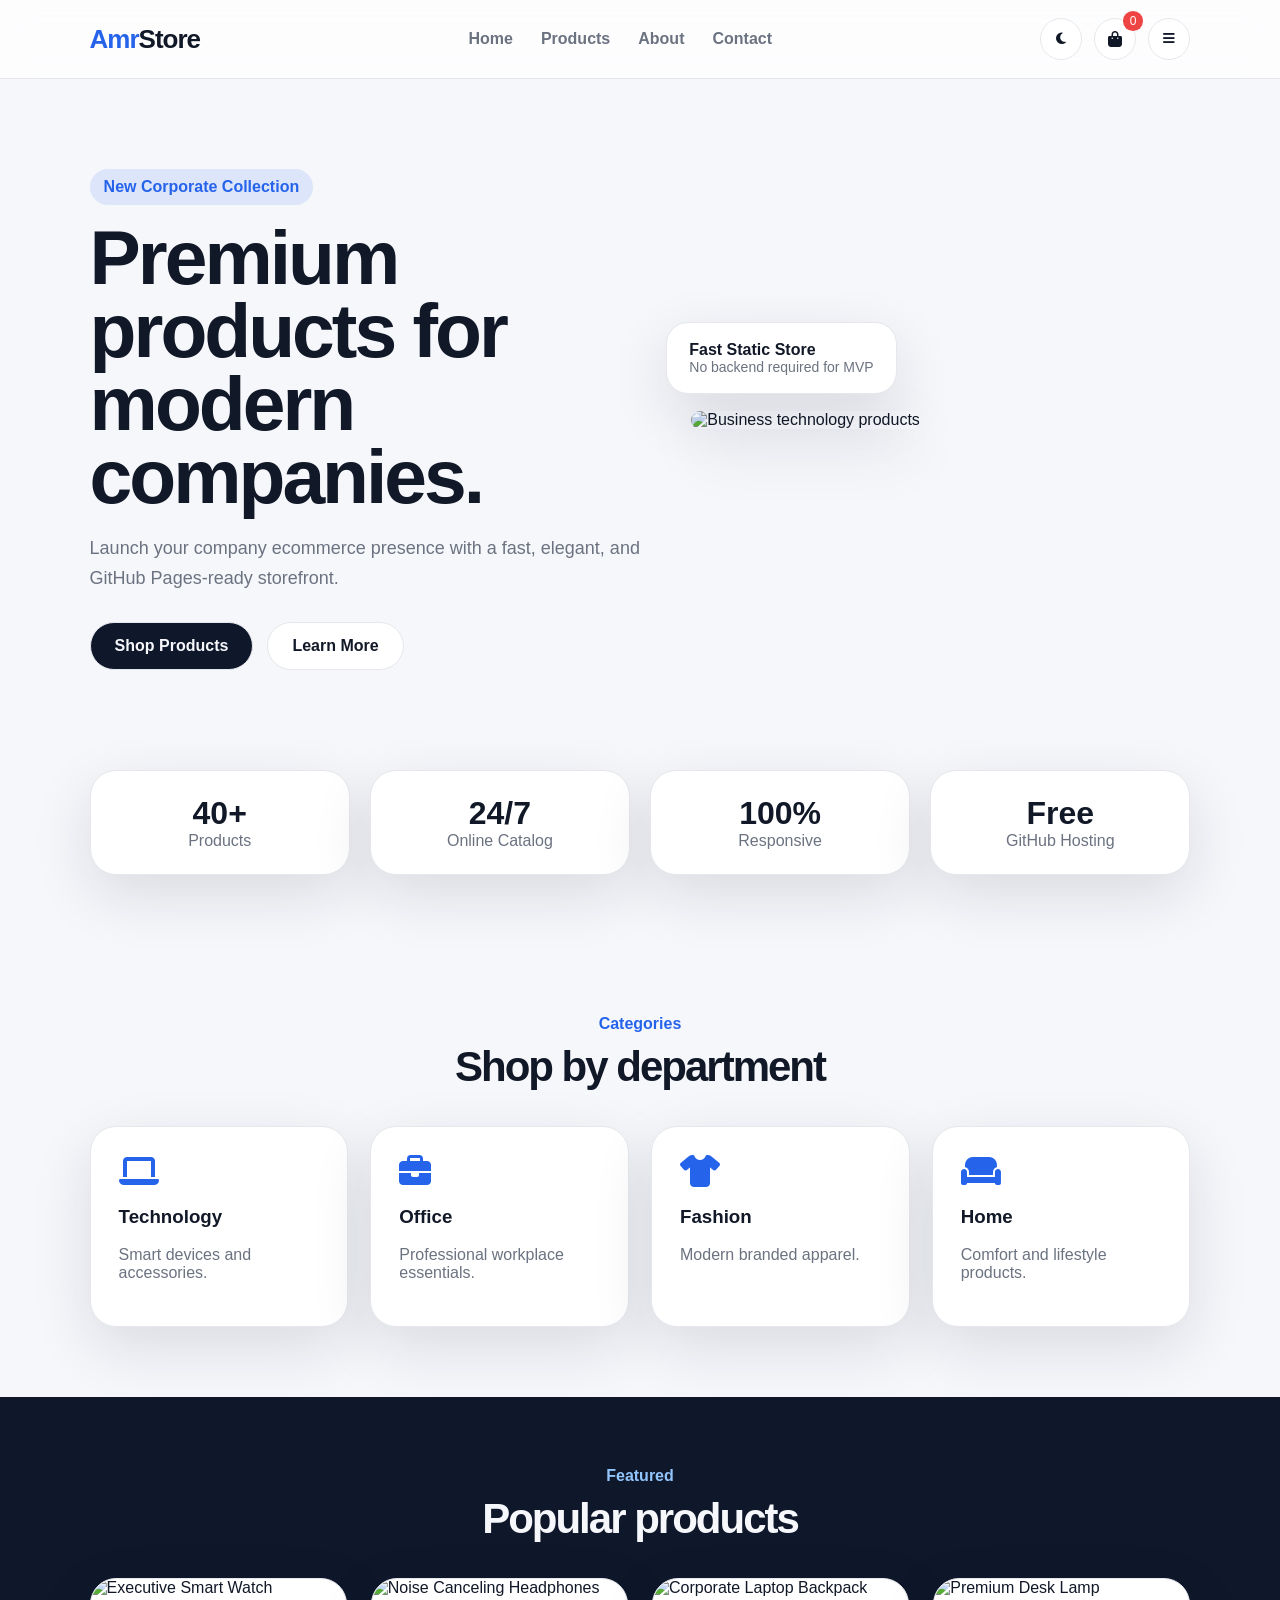
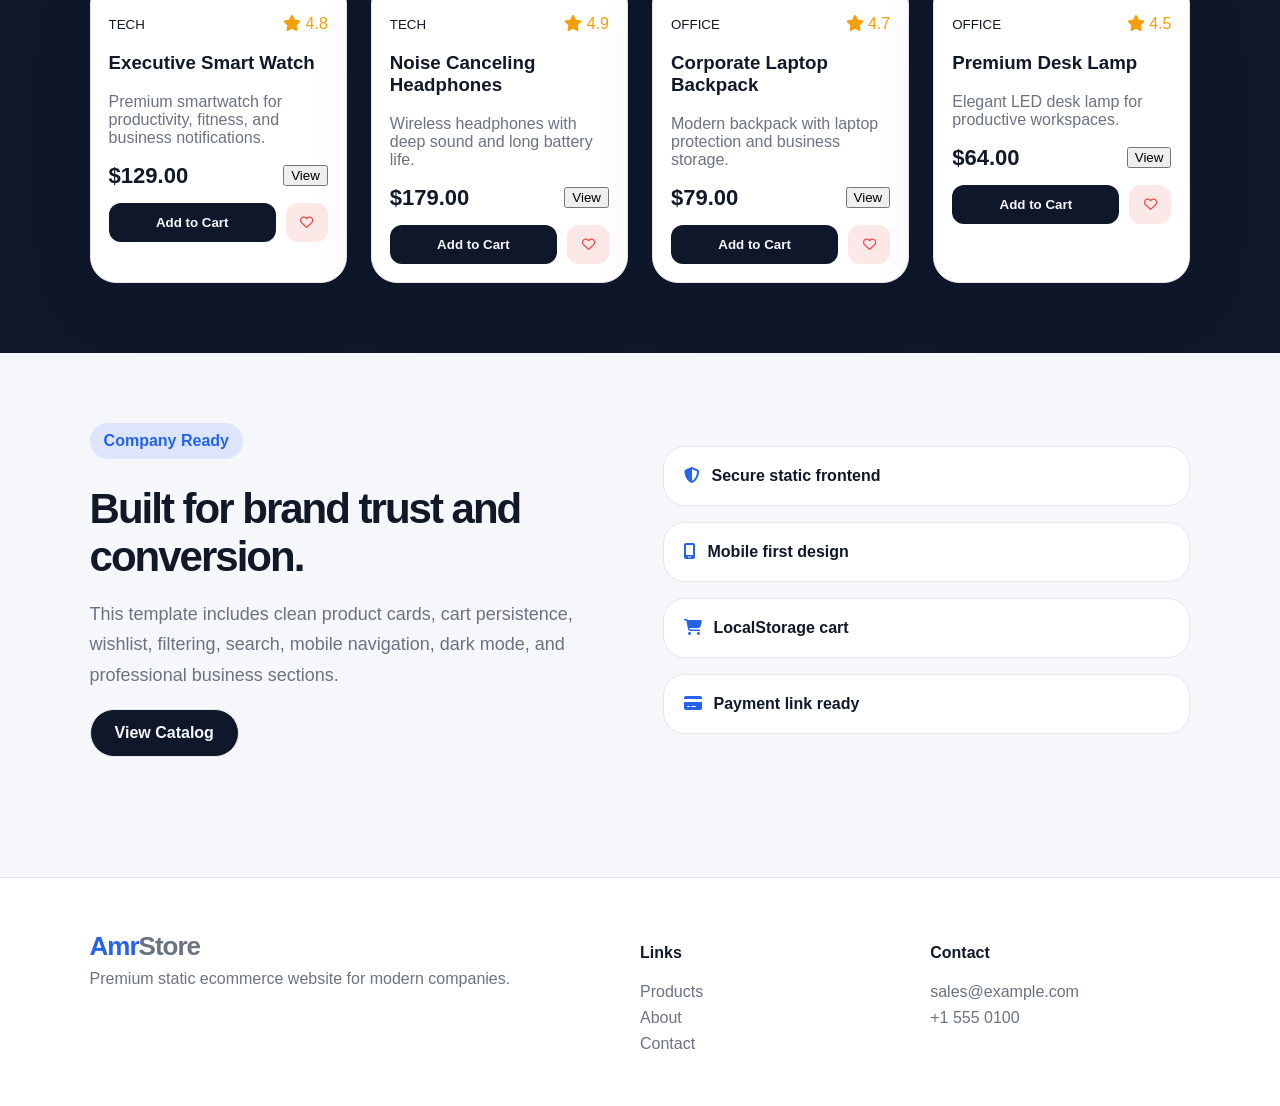
==== index.html @ b3e3b56a "eshop" ====
<!DOCTYPE html>
<html lang="en">
<head>
  <meta charset="UTF-8" />
  <meta name="viewport" content="width=device-width, initial-scale=1.0" />
  <title>AmrStore | Premium Company Store</title>
  <link rel="stylesheet" href="css/style.css" />
  <link rel="stylesheet" href="https://cdnjs.cloudflare.com/ajax/libs/font-awesome/6.5.2/css/all.min.css" />
</head>
<body>
  <header class="topbar">
    <a href="index.html" class="brand"><span>Amr</span>Store</a>
    <nav class="nav" id="navMenu">
      <a href="index.html">Home</a>
      <a href="products.html">Products</a>
      <a href="about.html">About</a>
      <a href="contact.html">Contact</a>
    </nav>
    <div class="actions">
      <button id="themeToggle" aria-label="Toggle theme"><i class="fa-solid fa-moon"></i></button>
      <a href="cart.html" class="cart-link"><i class="fa-solid fa-bag-shopping"></i><span id="cartCount">0</span></a>
      <button class="menu-btn" id="menuBtn"><i class="fa-solid fa-bars"></i></button>
    </div>
  </header>

  <section class="hero">
    <div class="hero-content">
      <span class="badge">New Corporate Collection</span>
      <h1>Premium products for modern companies.</h1>
      <p>Launch your company ecommerce presence with a fast, elegant, and GitHub Pages-ready storefront.</p>
      <div class="hero-buttons">
        <a href="products.html" class="btn primary">Shop Products</a>
        <a href="about.html" class="btn secondary">Learn More</a>
      </div>
    </div>
    <div class="hero-card">
      <img src="https://images.unsplash.com/photo-1516321318423-f06f85e504b3?auto=format&fit=crop&w=900&q=80" alt="Business technology products" />
      <div class="floating-card">
        <strong>Fast Static Store</strong>
        <span>No backend required for MVP</span>
      </div>
    </div>
  </section>

  <section class="stats">
    <div><strong>40+</strong><span>Products</span></div>
    <div><strong>24/7</strong><span>Online Catalog</span></div>
    <div><strong>100%</strong><span>Responsive</span></div>
    <div><strong>Free</strong><span>GitHub Hosting</span></div>
  </section>

  <section class="section">
    <div class="section-head">
      <span>Categories</span>
      <h2>Shop by department</h2>
    </div>
    <div class="category-grid">
      <a class="category-card" href="products.html?category=tech"><i class="fa-solid fa-laptop"></i><h3>Technology</h3><p>Smart devices and accessories.</p></a>
      <a class="category-card" href="products.html?category=office"><i class="fa-solid fa-briefcase"></i><h3>Office</h3><p>Professional workplace essentials.</p></a>
      <a class="category-card" href="products.html?category=fashion"><i class="fa-solid fa-shirt"></i><h3>Fashion</h3><p>Modern branded apparel.</p></a>
      <a class="category-card" href="products.html?category=home"><i class="fa-solid fa-couch"></i><h3>Home</h3><p>Comfort and lifestyle products.</p></a>
    </div>
  </section>

  <section class="section dark-section">
    <div class="section-head light">
      <span>Featured</span>
      <h2>Popular products</h2>
    </div>
    <div id="featuredProducts" class="product-grid"></div>
  </section>

  <section class="section split-section">
    <div>
      <span class="badge">Company Ready</span>
      <h2>Built for brand trust and conversion.</h2>
      <p>This template includes clean product cards, cart persistence, wishlist, filtering, search, mobile navigation, dark mode, and professional business sections.</p>
      <a href="products.html" class="btn primary">View Catalog</a>
    </div>
    <div class="features-list">
      <div><i class="fa-solid fa-shield-halved"></i><span>Secure static frontend</span></div>
      <div><i class="fa-solid fa-mobile-screen"></i><span>Mobile first design</span></div>
      <div><i class="fa-solid fa-cart-shopping"></i><span>LocalStorage cart</span></div>
      <div><i class="fa-solid fa-credit-card"></i><span>Payment link ready</span></div>
    </div>
  </section>

  <footer class="footer">
    <div>
      <a href="index.html" class="brand"><span>Amr</span>Store</a>
      <p>Premium static ecommerce website for modern companies.</p>
    </div>
    <div>
      <h4>Links</h4>
      <a href="products.html">Products</a>
      <a href="about.html">About</a>
      <a href="contact.html">Contact</a>
    </div>
    <div>
      <h4>Contact</h4>
      <p>sales@example.com</p>
      <p>+1 555 0100</p>
    </div>
  </footer>

  <script src="https://code.jquery.com/jquery-3.7.1.min.js"></script>
  <script src="js/products.js"></script>
  <script src="js/app.js"></script>
</body>
</html>
---- css/style.css ----
:root{--bg:#f6f7fb;--card:#fff;--text:#111827;--muted:#6b7280;--primary:#0f172a;--accent:#2563eb;--border:#e5e7eb;--shadow:0 20px 60px rgba(15,23,42,.12)}
[data-theme=dark]{--bg:#0b1120;--card:#111827;--text:#f9fafb;--muted:#9ca3af;--primary:#f9fafb;--accent:#60a5fa;--border:#1f2937;--shadow:0 20px 60px rgba(0,0,0,.35)}
*{box-sizing:border-box}html{scroll-behavior:smooth}body{margin:0;font-family:Inter,Segoe UI,Arial,sans-serif;background:var(--bg);color:var(--text)}a{text-decoration:none;color:inherit}button,input,select,textarea{font-family:inherit}.topbar{position:sticky;top:0;z-index:100;display:flex;align-items:center;justify-content:space-between;padding:18px 7%;background:rgba(255,255,255,.78);backdrop-filter:blur(16px);border-bottom:1px solid var(--border)}[data-theme=dark] .topbar{background:rgba(17,24,39,.78)}.brand{font-size:26px;font-weight:900;letter-spacing:-1px}.brand span{color:var(--accent)}.nav{display:flex;gap:28px}.nav a{font-weight:700;color:var(--muted)}.nav a:hover{color:var(--accent)}.actions{display:flex;gap:12px;align-items:center}.actions button,.cart-link{height:42px;min-width:42px;border:1px solid var(--border);background:var(--card);color:var(--text);border-radius:999px;display:grid;place-items:center;position:relative}.cart-link span{position:absolute;top:-8px;right:-8px;background:#ef4444;color:white;border-radius:50%;font-size:12px;padding:3px 7px}.menu-btn{display:none}.hero{display:grid;grid-template-columns:1.05fr .95fr;gap:50px;align-items:center;padding:90px 7%}.badge{display:inline-flex;background:rgba(37,99,235,.12);color:var(--accent);padding:9px 14px;border-radius:999px;font-weight:800;margin-bottom:16px}.hero h1,.page-hero h1{font-size:clamp(42px,6vw,78px);line-height:.95;margin:0 0 20px;letter-spacing:-3px}.hero p,.page-hero p,.split-section p{font-size:18px;color:var(--muted);line-height:1.7}.hero-buttons{display:flex;gap:14px;margin-top:28px}.btn{display:inline-flex;justify-content:center;align-items:center;border-radius:999px;padding:14px 24px;font-weight:900;border:1px solid var(--border);cursor:pointer}.btn.primary{background:var(--primary);color:var(--bg)}.btn.secondary{background:var(--card);color:var(--text)}.btn.full{width:100%;margin-top:12px}.hero-card{position:relative}.hero-card img{width:100%;border-radius:34px;box-shadow:var(--shadow)}.floating-card{position:absolute;left:-25px;bottom:35px;background:var(--card);border:1px solid var(--border);box-shadow:var(--shadow);padding:18px 22px;border-radius:22px;display:flex;flex-direction:column}.floating-card span{color:var(--muted);font-size:14px}.stats{display:grid;grid-template-columns:repeat(4,1fr);gap:20px;padding:10px 7% 70px}.stats div,.category-card,.product-card,.filters-panel,.cart-summary,.about-card,.contact-form,.contact-card{background:var(--card);border:1px solid var(--border);border-radius:26px;box-shadow:var(--shadow)}.stats div{padding:24px;text-align:center}.stats strong{font-size:32px;display:block}.stats span{color:var(--muted)}.section{padding:70px 7%}.section-head{text-align:center;max-width:700px;margin:0 auto 35px}.section-head span{color:var(--accent);font-weight:900}.section-head h2,.split-section h2{font-size:42px;letter-spacing:-2px;margin:10px 0}.category-grid{display:grid;grid-template-columns:repeat(4,1fr);gap:22px}.category-card{padding:28px;transition:.25s}.category-card:hover,.product-card:hover{transform:translateY(-8px)}.category-card i{font-size:32px;color:var(--accent)}.category-card p,.product-card p{color:var(--muted)}.dark-section{background:var(--primary);color:var(--bg)}.section-head.light span{color:#93c5fd}.product-grid{display:grid;grid-template-columns:repeat(4,1fr);gap:24px}.product-card{overflow:hidden;transition:.25s;color:var(--text)}.product-card img{width:100%;height:230px;object-fit:cover}.product-info{padding:18px}.product-meta{display:flex;justify-content:space-between;align-items:center}.price{font-size:22px;font-weight:900}.rating{color:#f59e0b}.product-actions{display:grid;grid-template-columns:1fr 42px;gap:10px;margin-top:14px}.product-actions button,.qty button,.remove-item{border:0;border-radius:12px;padding:12px;font-weight:900}.add-cart{background:var(--primary);color:var(--bg)}.wishlist{background:rgba(239,68,68,.12);color:#ef4444}.page-hero{text-align:center;padding:70px 7%;background:linear-gradient(135deg,rgba(37,99,235,.12),transparent)}.shop-layout{display:grid;grid-template-columns:280px 1fr;gap:28px;padding:40px 7%}.filters-panel{padding:22px;height:max-content;position:sticky;top:90px}.filters-panel input,.filters-panel select,.contact-form input,.contact-form textarea{width:100%;padding:14px 16px;margin:10px 0;border-radius:16px;border:1px solid var(--border);background:var(--bg);color:var(--text)}.filter-buttons{display:grid;gap:10px;margin-top:12px}.filter{padding:12px;border-radius:999px;background:var(--bg);color:var(--text);border:1px solid var(--border);font-weight:800}.filter.active{background:var(--primary);color:var(--bg)}.product-count{color:var(--muted);font-weight:800;margin-bottom:16px}.modal{display:none;position:fixed;inset:0;background:rgba(0,0,0,.55);z-index:200;padding:25px}.modal-content{background:var(--card);max-width:900px;margin:5vh auto;border-radius:30px;padding:25px;position:relative}.modal-close{position:absolute;right:18px;top:12px;background:none;border:0;color:var(--text);font-size:32px}.modal-product{display:grid;grid-template-columns:1fr 1fr;gap:28px}.modal-product img{width:100%;border-radius:22px}.split-section{display:grid;grid-template-columns:1fr 1fr;gap:45px;align-items:center}.features-list{display:grid;gap:16px}.features-list div{background:var(--card);border:1px solid var(--border);border-radius:22px;padding:20px;font-weight:900}.features-list i{color:var(--accent);margin-right:12px}.cart-page{display:grid;grid-template-columns:1fr 360px;gap:28px;padding:40px 7%}.cart-item{display:grid;grid-template-columns:90px 1fr auto;gap:16px;align-items:center;background:var(--card);border:1px solid var(--border);border-radius:24px;padding:14px;margin-bottom:14px}.cart-item img{width:90px;height:80px;object-fit:cover;border-radius:18px}.qty{display:flex;gap:8px;align-items:center}.qty button,.remove-item{background:var(--bg);color:var(--text)}.cart-summary{padding:24px;height:max-content;position:sticky;top:90px}.cart-summary div{display:flex;justify-content:space-between;padding:14px 0;border-bottom:1px solid var(--border)}.cart-summary .total{font-size:22px}.empty{text-align:center;background:var(--card);border:1px solid var(--border);padding:35px;border-radius:24px;color:var(--muted)}.footer{display:grid;grid-template-columns:2fr 1fr 1fr;gap:30px;padding:45px 7%;background:var(--card);border-top:1px solid var(--border);margin-top:50px}.footer a,.footer p{display:block;color:var(--muted);margin:8px 0}.contact-layout{display:grid;grid-template-columns:1.2fr .8fr;gap:28px;padding:40px 7%}.contact-form,.contact-card{padding:28px}.contact-form textarea{min-height:170px;resize:vertical}.contact-card p{color:var(--muted)}
@media(max-width:1000px){.hero,.split-section,.cart-page,.contact-layout{grid-template-columns:1fr}.product-grid,.category-grid,.stats{grid-template-columns:repeat(2,1fr)}.shop-layout{grid-template-columns:1fr}.filters-panel{position:static}}
@media(max-width:700px){.topbar{padding:14px 5%}.nav{display:none;position:absolute;left:5%;right:5%;top:75px;background:var(--card);border:1px solid var(--border);border-radius:22px;padding:18px;flex-direction:column}.nav.show{display:flex}.menu-btn{display:grid}.hero{padding:55px 5%}.section,.page-hero,.shop-layout,.cart-page,.contact-layout{padding-left:5%;padding-right:5%}.product-grid,.category-grid,.stats{grid-template-columns:1fr}.hero-buttons{flex-direction:column}.floating-card{position:static;margin-top:14px}.modal-product{grid-template-columns:1fr}.footer{grid-template-columns:1fr}.cart-item{grid-template-columns:70px 1fr}.cart-item .qty{grid-column:1/-1}}
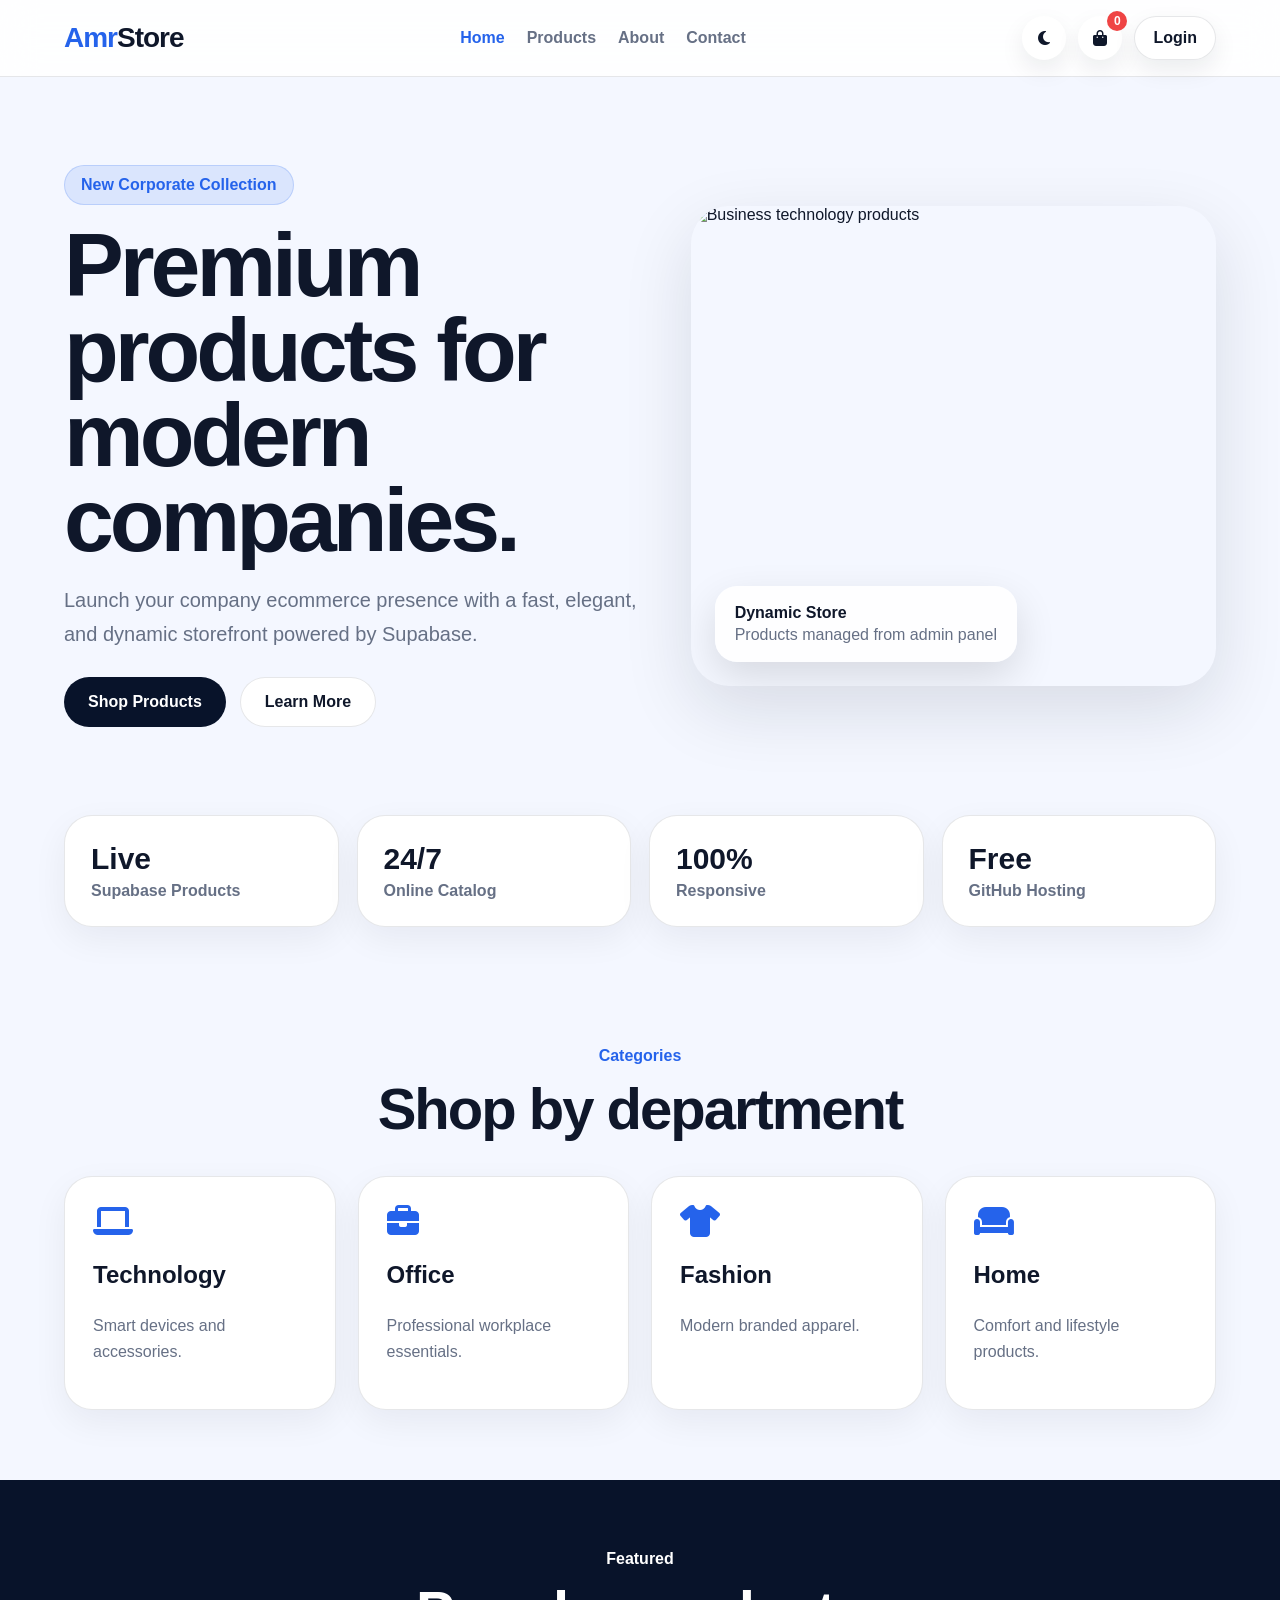
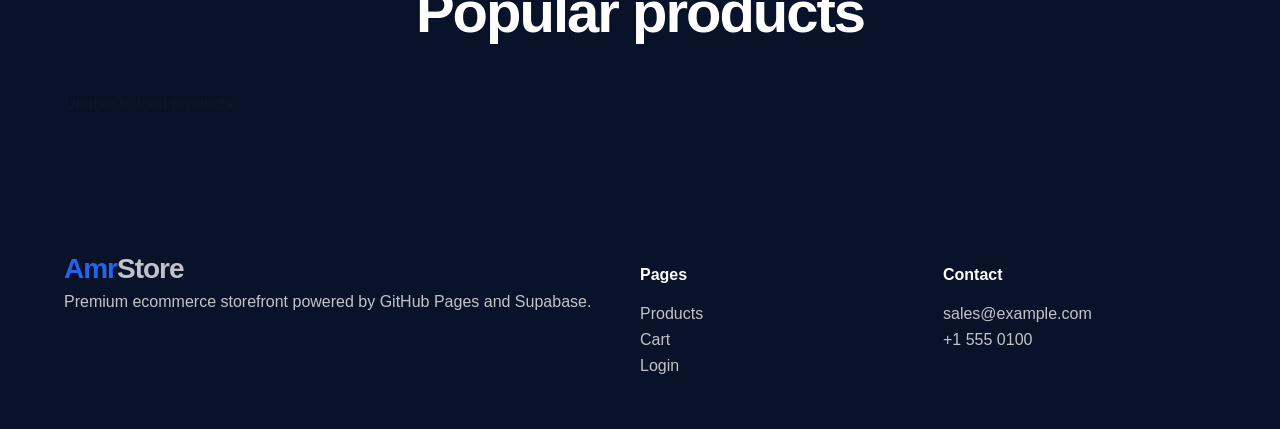
==== commit 9bedc471: "Add login and admin panel" ====
--- a/index.html
+++ b/index.html
@@ -2,48 +2,53 @@
 <html lang="en">
 <head>
   <meta charset="UTF-8" />
-  <meta name="viewport" content="width=device-width, initial-scale=1.0" />
+<meta name="viewport" content="width=device-width, initial-scale=1.0" />
+<link rel="stylesheet" href="css/style.css" />
+<link rel="stylesheet" href="https://cdnjs.cloudflare.com/ajax/libs/font-awesome/6.5.2/css/all.min.css" />
   <title>AmrStore | Premium Company Store</title>
-  <link rel="stylesheet" href="css/style.css" />
-  <link rel="stylesheet" href="https://cdnjs.cloudflare.com/ajax/libs/font-awesome/6.5.2/css/all.min.css" />
 </head>
 <body>
   <header class="topbar">
-    <a href="index.html" class="brand"><span>Amr</span>Store</a>
-    <nav class="nav" id="navMenu">
-      <a href="index.html">Home</a>
-      <a href="products.html">Products</a>
-      <a href="about.html">About</a>
-      <a href="contact.html">Contact</a>
-    </nav>
-    <div class="actions">
-      <button id="themeToggle" aria-label="Toggle theme"><i class="fa-solid fa-moon"></i></button>
-      <a href="cart.html" class="cart-link"><i class="fa-solid fa-bag-shopping"></i><span id="cartCount">0</span></a>
-      <button class="menu-btn" id="menuBtn"><i class="fa-solid fa-bars"></i></button>
-    </div>
-  </header>
+  <a href="index.html" class="brand"><span>Amr</span>Store</a>
+
+  <nav class="nav" id="navMenu">
+    <a href="index.html" class="active">Home</a>
+    <a href="products.html">Products</a>
+    <a href="about.html">About</a>
+    <a href="contact.html">Contact</a>
+    <a href="admin.html" id="adminNavLink" class="admin-nav-link hidden">Admin</a>
+  </nav>
+
+  <div class="actions">
+    <button id="themeToggle" aria-label="Toggle theme"><i class="fa-solid fa-moon"></i></button>
+    <a href="cart.html" class="cart-link" aria-label="Cart"><i class="fa-solid fa-bag-shopping"></i><span id="cartCount">0</span></a>
+    <a href="login.html" id="loginLink" class="login-pill">Login</a>
+    <button id="logoutBtnGlobal" class="login-pill hidden">Logout</button>
+    <button class="menu-btn" id="menuBtn" aria-label="Menu"><i class="fa-solid fa-bars"></i></button>
+  </div>
+</header>
 
   <section class="hero">
     <div class="hero-content">
       <span class="badge">New Corporate Collection</span>
       <h1>Premium products for modern companies.</h1>
-      <p>Launch your company ecommerce presence with a fast, elegant, and GitHub Pages-ready storefront.</p>
+      <p>Launch your company ecommerce presence with a fast, elegant, and dynamic storefront powered by Supabase.</p>
       <div class="hero-buttons">
         <a href="products.html" class="btn primary">Shop Products</a>
         <a href="about.html" class="btn secondary">Learn More</a>
       </div>
     </div>
     <div class="hero-card">
-      <img src="https://images.unsplash.com/photo-1516321318423-f06f85e504b3?auto=format&fit=crop&w=900&q=80" alt="Business technology products" />
+      <img src="https://images.unsplash.com/photo-1516321318423-f06f85e504b3?auto=format&fit=crop&w=1200&q=80" alt="Business technology products" />
       <div class="floating-card">
-        <strong>Fast Static Store</strong>
-        <span>No backend required for MVP</span>
+        <strong>Dynamic Store</strong>
+        <span>Products managed from admin panel</span>
       </div>
     </div>
   </section>
 
   <section class="stats">
-    <div><strong>40+</strong><span>Products</span></div>
+    <div><strong>Live</strong><span>Supabase Products</span></div>
     <div><strong>24/7</strong><span>Online Catalog</span></div>
     <div><strong>100%</strong><span>Responsive</span></div>
     <div><strong>Free</strong><span>GitHub Hosting</span></div>
@@ -70,41 +75,25 @@
     <div id="featuredProducts" class="product-grid"></div>
   </section>
 
-  <section class="section split-section">
-    <div>
-      <span class="badge">Company Ready</span>
-      <h2>Built for brand trust and conversion.</h2>
-      <p>This template includes clean product cards, cart persistence, wishlist, filtering, search, mobile navigation, dark mode, and professional business sections.</p>
-      <a href="products.html" class="btn primary">View Catalog</a>
-    </div>
-    <div class="features-list">
-      <div><i class="fa-solid fa-shield-halved"></i><span>Secure static frontend</span></div>
-      <div><i class="fa-solid fa-mobile-screen"></i><span>Mobile first design</span></div>
-      <div><i class="fa-solid fa-cart-shopping"></i><span>LocalStorage cart</span></div>
-      <div><i class="fa-solid fa-credit-card"></i><span>Payment link ready</span></div>
-    </div>
-  </section>
-
   <footer class="footer">
-    <div>
-      <a href="index.html" class="brand"><span>Amr</span>Store</a>
-      <p>Premium static ecommerce website for modern companies.</p>
-    </div>
-    <div>
-      <h4>Links</h4>
-      <a href="products.html">Products</a>
-      <a href="about.html">About</a>
-      <a href="contact.html">Contact</a>
-    </div>
-    <div>
-      <h4>Contact</h4>
-      <p>sales@example.com</p>
-      <p>+1 555 0100</p>
-    </div>
-  </footer>
-
-  <script src="https://code.jquery.com/jquery-3.7.1.min.js"></script>
-  <script src="js/products.js"></script>
-  <script src="js/app.js"></script>
+  <div>
+    <a href="index.html" class="brand"><span>Amr</span>Store</a>
+    <p>Premium ecommerce storefront powered by GitHub Pages and Supabase.</p>
+  </div>
+  <div>
+    <h4>Pages</h4>
+    <a href="products.html">Products</a>
+    <a href="cart.html">Cart</a>
+    <a href="login.html">Login</a>
+  </div>
+  <div>
+    <h4>Contact</h4>
+    <p>sales@example.com</p>
+    <p>+1 555 0100</p>
+  </div>
+</footer>
+  <script src="https://cdn.jsdelivr.net/npm/@supabase/supabase-js@2"></script>
+<script src="js/supabase-config.js"></script>
+<script src="js/app.js"></script>
 </body>
 </html>
--- a/css/style.css
+++ b/css/style.css
@@ -1,5 +1,765 @@
-:root{--bg:#f6f7fb;--card:#fff;--text:#111827;--muted:#6b7280;--primary:#0f172a;--accent:#2563eb;--border:#e5e7eb;--shadow:0 20px 60px rgba(15,23,42,.12)}
-[data-theme=dark]{--bg:#0b1120;--card:#111827;--text:#f9fafb;--muted:#9ca3af;--primary:#f9fafb;--accent:#60a5fa;--border:#1f2937;--shadow:0 20px 60px rgba(0,0,0,.35)}
-*{box-sizing:border-box}html{scroll-behavior:smooth}body{margin:0;font-family:Inter,Segoe UI,Arial,sans-serif;background:var(--bg);color:var(--text)}a{text-decoration:none;color:inherit}button,input,select,textarea{font-family:inherit}.topbar{position:sticky;top:0;z-index:100;display:flex;align-items:center;justify-content:space-between;padding:18px 7%;background:rgba(255,255,255,.78);backdrop-filter:blur(16px);border-bottom:1px solid var(--border)}[data-theme=dark] .topbar{background:rgba(17,24,39,.78)}.brand{font-size:26px;font-weight:900;letter-spacing:-1px}.brand span{color:var(--accent)}.nav{display:flex;gap:28px}.nav a{font-weight:700;color:var(--muted)}.nav a:hover{color:var(--accent)}.actions{display:flex;gap:12px;align-items:center}.actions button,.cart-link{height:42px;min-width:42px;border:1px solid var(--border);background:var(--card);color:var(--text);border-radius:999px;display:grid;place-items:center;position:relative}.cart-link span{position:absolute;top:-8px;right:-8px;background:#ef4444;color:white;border-radius:50%;font-size:12px;padding:3px 7px}.menu-btn{display:none}.hero{display:grid;grid-template-columns:1.05fr .95fr;gap:50px;align-items:center;padding:90px 7%}.badge{display:inline-flex;background:rgba(37,99,235,.12);color:var(--accent);padding:9px 14px;border-radius:999px;font-weight:800;margin-bottom:16px}.hero h1,.page-hero h1{font-size:clamp(42px,6vw,78px);line-height:.95;margin:0 0 20px;letter-spacing:-3px}.hero p,.page-hero p,.split-section p{font-size:18px;color:var(--muted);line-height:1.7}.hero-buttons{display:flex;gap:14px;margin-top:28px}.btn{display:inline-flex;justify-content:center;align-items:center;border-radius:999px;padding:14px 24px;font-weight:900;border:1px solid var(--border);cursor:pointer}.btn.primary{background:var(--primary);color:var(--bg)}.btn.secondary{background:var(--card);color:var(--text)}.btn.full{width:100%;margin-top:12px}.hero-card{position:relative}.hero-card img{width:100%;border-radius:34px;box-shadow:var(--shadow)}.floating-card{position:absolute;left:-25px;bottom:35px;background:var(--card);border:1px solid var(--border);box-shadow:var(--shadow);padding:18px 22px;border-radius:22px;display:flex;flex-direction:column}.floating-card span{color:var(--muted);font-size:14px}.stats{display:grid;grid-template-columns:repeat(4,1fr);gap:20px;padding:10px 7% 70px}.stats div,.category-card,.product-card,.filters-panel,.cart-summary,.about-card,.contact-form,.contact-card{background:var(--card);border:1px solid var(--border);border-radius:26px;box-shadow:var(--shadow)}.stats div{padding:24px;text-align:center}.stats strong{font-size:32px;display:block}.stats span{color:var(--muted)}.section{padding:70px 7%}.section-head{text-align:center;max-width:700px;margin:0 auto 35px}.section-head span{color:var(--accent);font-weight:900}.section-head h2,.split-section h2{font-size:42px;letter-spacing:-2px;margin:10px 0}.category-grid{display:grid;grid-template-columns:repeat(4,1fr);gap:22px}.category-card{padding:28px;transition:.25s}.category-card:hover,.product-card:hover{transform:translateY(-8px)}.category-card i{font-size:32px;color:var(--accent)}.category-card p,.product-card p{color:var(--muted)}.dark-section{background:var(--primary);color:var(--bg)}.section-head.light span{color:#93c5fd}.product-grid{display:grid;grid-template-columns:repeat(4,1fr);gap:24px}.product-card{overflow:hidden;transition:.25s;color:var(--text)}.product-card img{width:100%;height:230px;object-fit:cover}.product-info{padding:18px}.product-meta{display:flex;justify-content:space-between;align-items:center}.price{font-size:22px;font-weight:900}.rating{color:#f59e0b}.product-actions{display:grid;grid-template-columns:1fr 42px;gap:10px;margin-top:14px}.product-actions button,.qty button,.remove-item{border:0;border-radius:12px;padding:12px;font-weight:900}.add-cart{background:var(--primary);color:var(--bg)}.wishlist{background:rgba(239,68,68,.12);color:#ef4444}.page-hero{text-align:center;padding:70px 7%;background:linear-gradient(135deg,rgba(37,99,235,.12),transparent)}.shop-layout{display:grid;grid-template-columns:280px 1fr;gap:28px;padding:40px 7%}.filters-panel{padding:22px;height:max-content;position:sticky;top:90px}.filters-panel input,.filters-panel select,.contact-form input,.contact-form textarea{width:100%;padding:14px 16px;margin:10px 0;border-radius:16px;border:1px solid var(--border);background:var(--bg);color:var(--text)}.filter-buttons{display:grid;gap:10px;margin-top:12px}.filter{padding:12px;border-radius:999px;background:var(--bg);color:var(--text);border:1px solid var(--border);font-weight:800}.filter.active{background:var(--primary);color:var(--bg)}.product-count{color:var(--muted);font-weight:800;margin-bottom:16px}.modal{display:none;position:fixed;inset:0;background:rgba(0,0,0,.55);z-index:200;padding:25px}.modal-content{background:var(--card);max-width:900px;margin:5vh auto;border-radius:30px;padding:25px;position:relative}.modal-close{position:absolute;right:18px;top:12px;background:none;border:0;color:var(--text);font-size:32px}.modal-product{display:grid;grid-template-columns:1fr 1fr;gap:28px}.modal-product img{width:100%;border-radius:22px}.split-section{display:grid;grid-template-columns:1fr 1fr;gap:45px;align-items:center}.features-list{display:grid;gap:16px}.features-list div{background:var(--card);border:1px solid var(--border);border-radius:22px;padding:20px;font-weight:900}.features-list i{color:var(--accent);margin-right:12px}.cart-page{display:grid;grid-template-columns:1fr 360px;gap:28px;padding:40px 7%}.cart-item{display:grid;grid-template-columns:90px 1fr auto;gap:16px;align-items:center;background:var(--card);border:1px solid var(--border);border-radius:24px;padding:14px;margin-bottom:14px}.cart-item img{width:90px;height:80px;object-fit:cover;border-radius:18px}.qty{display:flex;gap:8px;align-items:center}.qty button,.remove-item{background:var(--bg);color:var(--text)}.cart-summary{padding:24px;height:max-content;position:sticky;top:90px}.cart-summary div{display:flex;justify-content:space-between;padding:14px 0;border-bottom:1px solid var(--border)}.cart-summary .total{font-size:22px}.empty{text-align:center;background:var(--card);border:1px solid var(--border);padding:35px;border-radius:24px;color:var(--muted)}.footer{display:grid;grid-template-columns:2fr 1fr 1fr;gap:30px;padding:45px 7%;background:var(--card);border-top:1px solid var(--border);margin-top:50px}.footer a,.footer p{display:block;color:var(--muted);margin:8px 0}.contact-layout{display:grid;grid-template-columns:1.2fr .8fr;gap:28px;padding:40px 7%}.contact-form,.contact-card{padding:28px}.contact-form textarea{min-height:170px;resize:vertical}.contact-card p{color:var(--muted)}
-@media(max-width:1000px){.hero,.split-section,.cart-page,.contact-layout{grid-template-columns:1fr}.product-grid,.category-grid,.stats{grid-template-columns:repeat(2,1fr)}.shop-layout{grid-template-columns:1fr}.filters-panel{position:static}}
-@media(max-width:700px){.topbar{padding:14px 5%}.nav{display:none;position:absolute;left:5%;right:5%;top:75px;background:var(--card);border:1px solid var(--border);border-radius:22px;padding:18px;flex-direction:column}.nav.show{display:flex}.menu-btn{display:grid}.hero{padding:55px 5%}.section,.page-hero,.shop-layout,.cart-page,.contact-layout{padding-left:5%;padding-right:5%}.product-grid,.category-grid,.stats{grid-template-columns:1fr}.hero-buttons{flex-direction:column}.floating-card{position:static;margin-top:14px}.modal-product{grid-template-columns:1fr}.footer{grid-template-columns:1fr}.cart-item{grid-template-columns:70px 1fr}.cart-item .qty{grid-column:1/-1}}
+
+:root {
+  --bg: #f4f7ff;
+  --surface: #ffffff;
+  --text: #0f172a;
+  --muted: #667085;
+  --primary: #08132a;
+  --primary-2: #2563eb;
+  --border: rgba(15, 23, 42, 0.1);
+  --shadow: 0 24px 70px rgba(15, 23, 42, 0.12);
+  --radius: 28px;
+}
+
+* { box-sizing: border-box; }
+
+body {
+  margin: 0;
+  font-family: Arial, Helvetica, sans-serif;
+  background: var(--bg);
+  color: var(--text);
+}
+
+body.dark {
+  --bg: #07111f;
+  --surface: #0f1b2d;
+  --text: #f8fafc;
+  --muted: #aab4c5;
+  --border: rgba(255, 255, 255, 0.11);
+  --shadow: 0 24px 70px rgba(0, 0, 0, 0.35);
+}
+
+a { color: inherit; text-decoration: none; }
+button, input, select, textarea { font: inherit; }
+button { cursor: pointer; border: 0; }
+
+.hidden { display: none !important; }
+
+.topbar {
+  position: sticky;
+  top: 0;
+  z-index: 90;
+  min-height: 76px;
+  padding: 16px 5%;
+  display: flex;
+  align-items: center;
+  justify-content: space-between;
+  gap: 18px;
+  background: rgba(255,255,255,0.88);
+  backdrop-filter: blur(18px);
+  border-bottom: 1px solid var(--border);
+}
+
+body.dark .topbar { background: rgba(7,17,31,0.88); }
+
+.brand {
+  font-size: 28px;
+  font-weight: 900;
+  letter-spacing: -1px;
+}
+
+.brand span { color: var(--primary-2); }
+
+.nav {
+  display: flex;
+  align-items: center;
+  gap: 22px;
+}
+
+.nav a {
+  color: var(--muted);
+  font-weight: 700;
+}
+
+.nav a.active, .nav a:hover { color: var(--primary-2); }
+
+.actions {
+  display: flex;
+  align-items: center;
+  gap: 12px;
+}
+
+.actions button, .cart-link, .login-pill {
+  min-width: 44px;
+  height: 44px;
+  display: grid;
+  place-items: center;
+  border-radius: 999px;
+  background: var(--surface);
+  color: var(--text);
+  box-shadow: 0 10px 25px rgba(15, 23, 42, 0.08);
+  position: relative;
+  font-weight: 900;
+}
+
+.login-pill {
+  padding: 0 18px;
+  border: 1px solid var(--border);
+}
+
+#cartCount {
+  position: absolute;
+  top: -5px;
+  right: -5px;
+  background: #ef4444;
+  color: white;
+  min-width: 20px;
+  height: 20px;
+  padding: 0 5px;
+  border-radius: 999px;
+  display: grid;
+  place-items: center;
+  font-size: 12px;
+  font-weight: 900;
+}
+
+.menu-btn { display: none !important; }
+
+.hero {
+  display: grid;
+  grid-template-columns: 1.05fr 0.95fr;
+  gap: 46px;
+  padding: 88px 5%;
+  align-items: center;
+}
+
+.hero h1, .page-hero h1 {
+  font-size: clamp(46px, 7vw, 96px);
+  line-height: 0.95;
+  letter-spacing: -4px;
+  margin: 18px 0;
+}
+
+.hero p, .page-hero p {
+  font-size: 20px;
+  color: var(--muted);
+  line-height: 1.7;
+  max-width: 760px;
+}
+
+.page-hero {
+  text-align: center;
+  padding: 120px 20px 90px;
+  background: linear-gradient(180deg, #eaf0ff, var(--bg));
+  display: flex;
+  flex-direction: column;
+  align-items: center;
+  justify-content: center;
+}
+
+body.dark .page-hero { background: linear-gradient(180deg, #0b1b35, var(--bg)); }
+
+.page-hero .badge {
+  margin: 0 auto 25px;
+}
+
+.page-hero h1 {
+  max-width: 1200px;
+  margin: 0 auto 25px;
+  text-align: center;
+}
+
+.page-hero p {
+  max-width: 850px;
+  margin: 0 auto;
+  text-align: center;
+}
+
+.badge {
+  display: inline-flex;
+  align-items: center;
+  width: fit-content;
+  gap: 8px;
+  background: rgba(37, 99, 235, 0.12);
+  color: var(--primary-2);
+  border: 1px solid rgba(37, 99, 235, 0.18);
+  padding: 10px 16px;
+  border-radius: 999px;
+  font-weight: 900;
+}
+
+.hero-buttons { display: flex; gap: 14px; flex-wrap: wrap; margin-top: 26px; }
+
+.btn {
+  display: inline-flex;
+  align-items: center;
+  justify-content: center;
+  gap: 9px;
+  min-height: 50px;
+  padding: 13px 24px;
+  border-radius: 999px;
+  font-weight: 900;
+  transition: 0.25s ease;
+}
+
+.btn.primary, .cart-btn-small { background: var(--primary); color: white; }
+.btn.secondary { background: var(--surface); color: var(--text); border: 1px solid var(--border); }
+.btn.danger { background: #ef4444; color: white; }
+.btn.full { width: 100%; margin-top: 10px; }
+
+.btn:hover, .cart-btn-small:hover {
+  background: var(--primary-2);
+  transform: translateY(-2px);
+}
+
+.hero-card {
+  position: relative;
+  border-radius: 38px;
+  overflow: hidden;
+  box-shadow: var(--shadow);
+  min-height: 480px;
+}
+
+.hero-card img {
+  width: 100%;
+  height: 100%;
+  min-height: 480px;
+  object-fit: cover;
+}
+
+.floating-card {
+  position: absolute;
+  left: 24px;
+  bottom: 24px;
+  padding: 18px 20px;
+  background: rgba(255,255,255,0.92);
+  border-radius: 22px;
+  box-shadow: 0 15px 40px rgba(0,0,0,0.12);
+  display: grid;
+  gap: 4px;
+}
+
+.floating-card span { color: #667085; }
+
+.stats {
+  margin: 0 5% 50px;
+  display: grid;
+  grid-template-columns: repeat(4, 1fr);
+  gap: 18px;
+}
+
+.stats div, .category-card, .about-card, .contact-card, .contact-form, .filters-panel, .cart-summary, .admin-card, .auth-card {
+  background: var(--surface);
+  border: 1px solid var(--border);
+  border-radius: var(--radius);
+  box-shadow: 0 12px 35px rgba(15, 23, 42, 0.06);
+}
+
+.stats div {
+  padding: 26px;
+  display: grid;
+  gap: 6px;
+}
+
+.stats strong { font-size: 30px; }
+.stats span { color: var(--muted); font-weight: 700; }
+
+.section { padding: 70px 5%; }
+.section-head { text-align: center; margin-bottom: 34px; }
+.section-head span { color: var(--primary-2); font-weight: 900; }
+.section-head h2 { font-size: clamp(34px, 5vw, 58px); margin: 10px 0; letter-spacing: -2px; }
+.section-head.light h2, .section-head.light span { color: white; }
+
+.dark-section { background: #08132a; }
+
+.category-grid {
+  display: grid;
+  grid-template-columns: repeat(4, 1fr);
+  gap: 22px;
+}
+
+.category-card {
+  padding: 28px;
+  transition: 0.25s ease;
+}
+
+.category-card:hover {
+  transform: translateY(-7px);
+  box-shadow: var(--shadow);
+}
+
+.category-card i {
+  font-size: 32px;
+  color: var(--primary-2);
+}
+
+.category-card h3 { font-size: 24px; }
+.category-card p { color: var(--muted); line-height: 1.6; }
+
+.split-section {
+  display: grid;
+  grid-template-columns: 1fr 1fr;
+  gap: 36px;
+  align-items: center;
+}
+
+.split-section h2 { font-size: clamp(34px, 5vw, 58px); letter-spacing: -2px; }
+.split-section p { color: var(--muted); line-height: 1.8; font-size: 18px; }
+
+.shop-layout {
+  padding: 50px 5%;
+  display: grid;
+  grid-template-columns: 290px 1fr;
+  gap: 30px;
+  align-items: start;
+}
+
+.filters-panel {
+  padding: 24px;
+  position: sticky;
+  top: 96px;
+}
+
+.filters-panel input, .filters-panel select, .admin-card input, .admin-card select, .admin-card textarea, .contact-form input, .contact-form textarea, .auth-form input {
+  width: 100%;
+  padding: 14px 16px;
+  border-radius: 16px;
+  border: 1px solid var(--border);
+  background: var(--bg);
+  color: var(--text);
+  margin-bottom: 14px;
+  outline: none;
+}
+
+.filter-buttons { display: grid; gap: 10px; }
+
+.filter {
+  background: var(--bg);
+  color: var(--text);
+  border-radius: 999px;
+  padding: 12px 16px;
+  font-weight: 900;
+}
+
+.filter.active, .filter:hover { background: var(--primary); color: white; }
+
+.product-count {
+  color: var(--muted);
+  font-weight: 900;
+  margin-bottom: 18px;
+}
+
+.product-grid {
+  display: grid;
+  grid-template-columns: repeat(auto-fit, minmax(285px, 1fr));
+  gap: 30px;
+}
+
+.product-card {
+  background: var(--surface);
+  border: 1px solid var(--border);
+  border-radius: 30px;
+  overflow: hidden;
+  box-shadow: 0 15px 40px rgba(15,23,42,0.08);
+  transition: 0.35s ease;
+}
+
+.product-card:hover {
+  transform: translateY(-10px);
+  box-shadow: var(--shadow);
+}
+
+.product-image-wrap {
+  position: relative;
+  height: 270px;
+  overflow: hidden;
+  cursor: pointer;
+}
+
+.product-image-wrap img {
+  width: 100%;
+  height: 100%;
+  object-fit: cover;
+  transition: 0.55s ease;
+}
+
+.product-card:hover .product-image-wrap img { transform: scale(1.08); }
+
+.product-badge {
+  position: absolute;
+  top: 16px;
+  left: 16px;
+  background: rgba(8,19,42,0.92);
+  color: white;
+  padding: 8px 14px;
+  border-radius: 999px;
+  text-transform: uppercase;
+  letter-spacing: 0.8px;
+  font-size: 12px;
+  font-weight: 900;
+}
+
+.wishlist-btn {
+  position: absolute;
+  top: 16px;
+  right: 16px;
+  width: 46px;
+  height: 46px;
+  border-radius: 50%;
+  background: rgba(255,255,255,0.96);
+  color: #08132a;
+  display: grid;
+  place-items: center;
+  box-shadow: 0 10px 25px rgba(0,0,0,0.16);
+  transition: 0.2s ease;
+  z-index: 2;
+}
+
+.wishlist-btn.active, .wishlist-btn:hover {
+  background: #ff4d6d;
+  color: white;
+  transform: scale(1.08);
+}
+
+.product-info { padding: 24px; }
+.product-info h3 { font-size: 24px; margin: 8px 0 10px; }
+.product-info p { color: var(--muted); line-height: 1.65; min-height: 54px; }
+
+.rating {
+  display: flex;
+  align-items: center;
+  gap: 4px;
+  color: #f5a623;
+  font-size: 14px;
+  margin-bottom: 12px;
+}
+
+.rating span { color: var(--muted); margin-left: 6px; font-weight: 800; }
+
+.product-bottom {
+  display: flex;
+  align-items: center;
+  justify-content: space-between;
+  gap: 14px;
+  margin-top: 20px;
+}
+
+.product-bottom strong { font-size: 26px; }
+
+.cart-btn-small {
+  border-radius: 999px;
+  padding: 13px 20px;
+  display: inline-flex;
+  align-items: center;
+  gap: 8px;
+  font-weight: 900;
+  border: 0;
+}
+
+.loading-products {
+  grid-column: 1 / -1;
+  text-align: center;
+  padding: 60px;
+  color: var(--muted);
+  font-size: 18px;
+}
+
+.modal {
+  position: fixed;
+  inset: 0;
+  display: none;
+  align-items: center;
+  justify-content: center;
+  background: rgba(0,0,0,0.65);
+  z-index: 999;
+  padding: 24px;
+}
+
+.modal.open { display: flex; }
+
+.modal-content {
+  position: relative;
+  background: var(--surface);
+  color: var(--text);
+  width: min(1100px, 100%);
+  max-height: 92vh;
+  overflow: auto;
+  border-radius: 34px;
+  padding: 40px;
+  box-shadow: var(--shadow);
+}
+
+.modal-close {
+  position: absolute;
+  top: 20px;
+  right: 22px;
+  width: 44px;
+  height: 44px;
+  border-radius: 50%;
+  background: var(--primary);
+  color: white;
+  font-size: 24px;
+  z-index: 3;
+}
+
+.modal-product {
+  display: grid;
+  grid-template-columns: 1fr 1fr;
+  gap: 42px;
+  align-items: center;
+}
+
+.modal-product img {
+  width: 100%;
+  height: 520px;
+  object-fit: cover;
+  border-radius: 26px;
+}
+
+.modal-product h2 {
+  font-size: clamp(34px, 5vw, 58px);
+  letter-spacing: -2px;
+  margin: 16px 0;
+}
+
+.modal-product p { color: var(--muted); line-height: 1.8; }
+.modal-product h3 { font-size: 36px; }
+
+.cart-page {
+  padding: 50px 5%;
+  display: grid;
+  grid-template-columns: 1fr 360px;
+  gap: 30px;
+  align-items: start;
+}
+
+.cart-items { display: grid; gap: 18px; }
+
+.cart-item {
+  background: var(--surface);
+  border: 1px solid var(--border);
+  border-radius: 28px;
+  padding: 18px;
+  display: grid;
+  grid-template-columns: 96px 1fr auto;
+  gap: 18px;
+  align-items: center;
+}
+
+.cart-item img {
+  width: 96px;
+  height: 96px;
+  border-radius: 22px;
+  object-fit: cover;
+}
+
+.cart-info h3 { margin: 0 0 8px; }
+.cart-info p { color: var(--muted); margin: 0; }
+
+.cart-controls {
+  display: flex;
+  align-items: center;
+  gap: 10px;
+}
+
+.cart-controls button {
+  background: var(--bg);
+  color: var(--text);
+  border-radius: 14px;
+  padding: 12px 14px;
+  font-weight: 900;
+}
+
+.cart-summary {
+  padding: 28px;
+  position: sticky;
+  top: 96px;
+}
+
+.cart-summary div {
+  display: flex;
+  justify-content: space-between;
+  border-bottom: 1px solid var(--border);
+  padding: 16px 0;
+  color: var(--muted);
+}
+
+.cart-summary strong { color: var(--text); }
+.cart-summary .total { font-size: 24px; color: var(--text); }
+
+.empty-cart {
+  background: var(--surface);
+  border: 1px solid var(--border);
+  border-radius: 30px;
+  padding: 50px;
+  text-align: center;
+}
+
+.auth-page {
+  min-height: 72vh;
+  display: grid;
+  place-items: center;
+  padding: 70px 20px;
+}
+
+.auth-card {
+  width: min(520px, 100%);
+  padding: 34px;
+  text-align: center;
+}
+
+.auth-card h1 {
+  font-size: 54px;
+  margin: 18px 0 10px;
+}
+
+.auth-card p {
+  color: var(--muted);
+  line-height: 1.7;
+}
+
+.auth-tabs {
+  display: grid;
+  grid-template-columns: 1fr 1fr;
+  background: var(--bg);
+  border-radius: 999px;
+  padding: 6px;
+  margin: 24px 0;
+}
+
+.auth-tab {
+  border-radius: 999px;
+  background: transparent;
+  color: var(--muted);
+  padding: 12px;
+  font-weight: 900;
+}
+
+.auth-tab.active {
+  background: var(--primary);
+  color: white;
+}
+
+.form-message {
+  color: var(--primary-2);
+  font-weight: 900;
+}
+
+.small-note {
+  color: var(--muted);
+  font-size: 13px;
+  text-align: center;
+}
+
+.admin-layout { padding: 50px 5%; }
+
+.admin-grid {
+  display: grid;
+  grid-template-columns: 420px 1fr;
+  gap: 28px;
+  align-items: start;
+}
+
+.admin-card { padding: 28px; }
+
+.admin-card label {
+  display: block;
+  font-weight: 900;
+  margin-bottom: 8px;
+}
+
+.check-row {
+  display: flex !important;
+  gap: 10px;
+  align-items: center;
+}
+
+.check-row input {
+  width: auto !important;
+  margin: 0 !important;
+}
+
+.admin-products { display: grid; gap: 14px; }
+
+.admin-product {
+  display: grid;
+  grid-template-columns: 80px 1fr auto;
+  gap: 14px;
+  align-items: center;
+  border: 1px solid var(--border);
+  border-radius: 20px;
+  padding: 12px;
+}
+
+.admin-product img {
+  width: 80px;
+  height: 70px;
+  object-fit: cover;
+  border-radius: 16px;
+}
+
+.admin-actions {
+  display: flex;
+  gap: 8px;
+  flex-wrap: wrap;
+}
+
+.admin-actions button {
+  border-radius: 999px;
+  padding: 10px 14px;
+  font-weight: 900;
+}
+
+.edit-btn { background: #dbeafe; color: #1d4ed8; }
+.delete-btn { background: #fee2e2; color: #b91c1c; }
+
+.contact-layout {
+  padding: 50px 5%;
+  display: grid;
+  grid-template-columns: 1fr 380px;
+  gap: 30px;
+}
+
+.contact-form, .contact-card { padding: 28px; }
+
+.footer {
+  padding: 46px 5%;
+  background: #08132a;
+  color: white;
+  display: grid;
+  grid-template-columns: 2fr 1fr 1fr;
+  gap: 30px;
+}
+
+.footer p, .footer a { color: rgba(255,255,255,0.75); display: block; margin: 8px 0; }
+
+@media (max-width: 980px) {
+  .hero, .split-section, .shop-layout, .cart-page, .admin-grid, .contact-layout, .modal-product {
+    grid-template-columns: 1fr;
+  }
+
+  .stats, .category-grid { grid-template-columns: repeat(2, 1fr); }
+
+  .filters-panel, .cart-summary { position: static; }
+
+  .menu-btn { display: grid !important; }
+
+  .nav {
+    display: none;
+    position: absolute;
+    top: 76px;
+    left: 5%;
+    right: 5%;
+    background: var(--surface);
+    border: 1px solid var(--border);
+    border-radius: 22px;
+    padding: 18px;
+    box-shadow: var(--shadow);
+  }
+
+  .nav.open { display: grid; }
+}
+
+@media (max-width: 640px) {
+  .hero h1, .page-hero h1 { letter-spacing: -2px; }
+  .stats, .category-grid, .footer { grid-template-columns: 1fr; }
+
+  .cart-item, .admin-product { grid-template-columns: 1fr; }
+
+  .cart-item img, .admin-product img {
+    width: 100%;
+    height: 200px;
+  }
+
+  .product-bottom, .cart-controls { flex-wrap: wrap; }
+}
